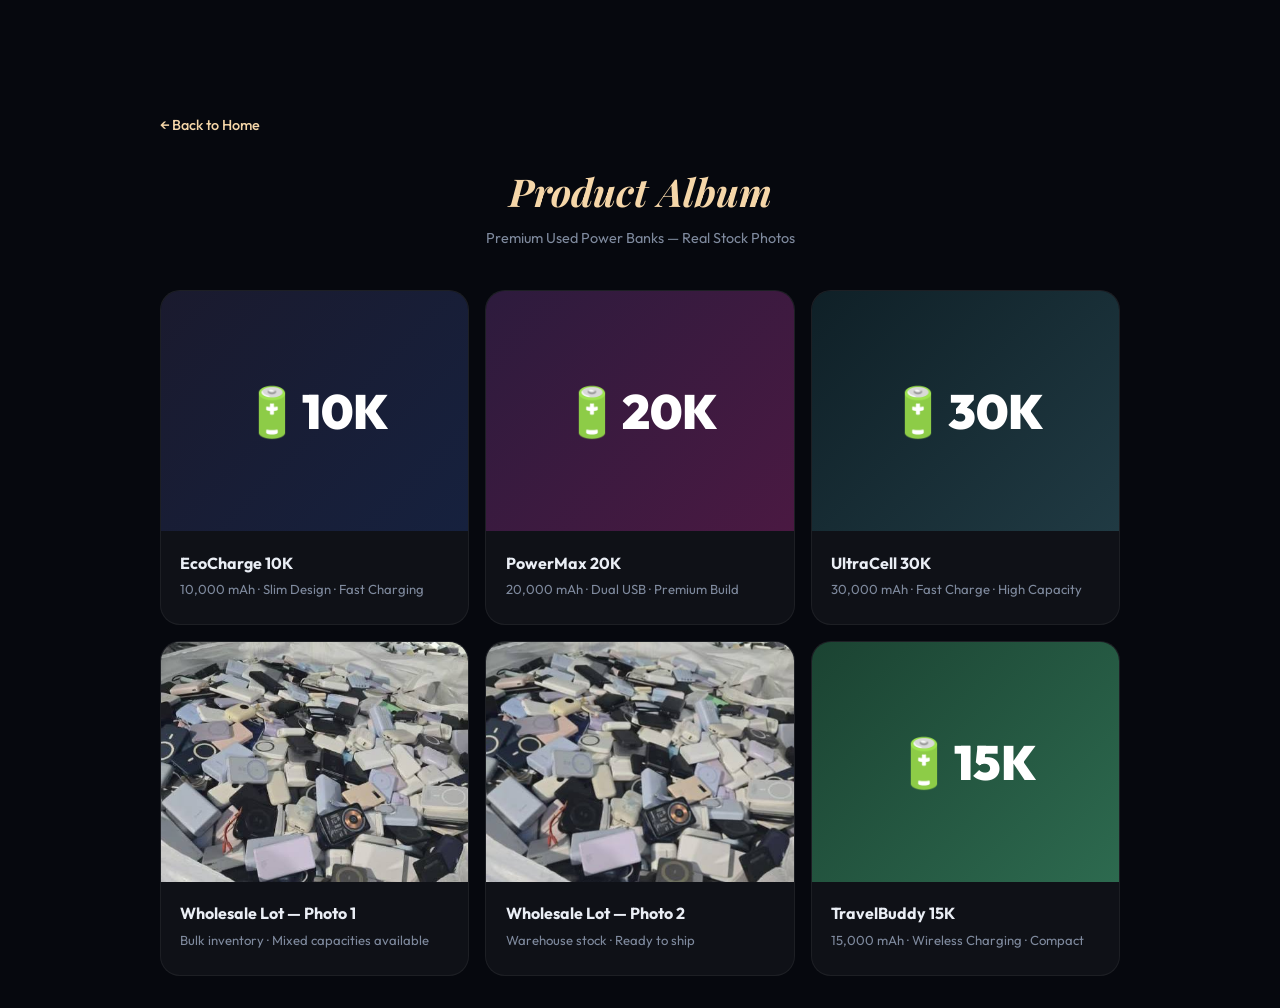
==== album.html @ 07426092 "Add View Details + View Album buttons on hero with linked pages" ====
<!DOCTYPE html>
<html lang="en">
<head>
  <meta charset="UTF-8" />
  <meta name="viewport" content="width=device-width, initial-scale=1.0" />
  <title>Album — Premium Used Power Banks</title>
  <link rel="preconnect" href="https://fonts.googleapis.com" />
  <link href="https://fonts.googleapis.com/css2?family=Outfit:wght@300..900&family=Playfair+Display:ital,wght@0,600..900;1,600..900&display=swap" rel="stylesheet" />
  <link rel="stylesheet" href="style.css" />
  <style>
    .page-album{min-height:100vh;padding:7rem 1.5rem 2rem;background:var(--bg)}
    .album-header{text-align:center;margin-bottom:2.5rem}
    .album-header h1{font-family:'Playfair Display',serif;font-size:clamp(1.6rem,4vw,2.4rem);font-weight:700;font-style:italic;color:var(--gold-light)}
    .album-header p{color:var(--text-muted);font-size:0.9rem;margin-top:0.3rem}
    .album-grid{display:grid;grid-template-columns:repeat(auto-fit,minmax(280px,1fr));gap:1rem;max-width:960px;margin:0 auto}
    .album-card{border-radius:20px;overflow:hidden;border:1px solid var(--border);background:var(--bg-card);transition:transform 0.35s,box-shadow 0.35s}
    .album-card:hover{transform:translateY(-4px);box-shadow:0 16px 48px rgba(0,0,0,0.4)}
    .album-card img{width:100%;height:240px;object-fit:cover;display:block}
    .album-card__body{padding:1.2rem 1.2rem 1.5rem}
    .album-card__body h3{font-size:1rem;font-weight:700;color:var(--text);margin-bottom:0.2rem}
    .album-card__body p{font-size:0.82rem;color:var(--text-muted)}
    .back-link{display:inline-flex;align-items:center;gap:0.4rem;color:var(--gold-light);text-decoration:none;font-size:0.9rem;font-weight:500;margin-bottom:1.5rem;transition:gap 0.3s}
    .back-link:hover{gap:0.7rem}
    @media(max-width:640px){.page-album{padding:5rem 0.75rem 1.5rem}}
    .album-card__img{width:100%;height:240px;display:flex;align-items:center;justify-content:center;font-size:3rem;font-weight:900;color:#fff}
  </style>
</head>
<body>
  <div class="page-album">
    <div style="max-width:960px;margin:0 auto">
      <a href="index.html" class="back-link">← Back to Home</a>
      <div class="album-header">
        <h1>Product Album</h1>
        <p>Premium Used Power Banks — Real Stock Photos</p>
      </div>
      <div class="album-grid">
        <div class="album-card">
          <div class="album-card__img" style="background:linear-gradient(135deg,#1a1a2e,#16213e)">🔋10K</div>
          <div class="album-card__body">
            <h3>EcoCharge 10K</h3>
            <p>10,000 mAh · Slim Design · Fast Charging</p>
          </div>
        </div>
        <div class="album-card">
          <div class="album-card__img" style="background:linear-gradient(135deg,#2d1b3d,#4a1942)">🔋20K</div>
          <div class="album-card__body">
            <h3>PowerMax 20K</h3>
            <p>20,000 mAh · Dual USB · Premium Build</p>
          </div>
        </div>
        <div class="album-card">
          <div class="album-card__img" style="background:linear-gradient(135deg,#0f2027,#203a43)">🔋30K</div>
          <div class="album-card__body">
            <h3>UltraCell 30K</h3>
            <p>30,000 mAh · Fast Charge · High Capacity</p>
          </div>
        </div>
        <div class="album-card">
          <img src="bg.jpg" alt="Power Bank Collection" />
          <div class="album-card__body">
            <h3>Wholesale Lot — Photo 1</h3>
            <p>Bulk inventory · Mixed capacities available</p>
          </div>
        </div>
        <div class="album-card">
          <img src="bg2.jpg" alt="Power Bank Collection 2" />
          <div class="album-card__body">
            <h3>Wholesale Lot — Photo 2</h3>
            <p>Warehouse stock · Ready to ship</p>
          </div>
        </div>
        <div class="album-card">
          <div class="album-card__img" style="background:linear-gradient(135deg,#1b4332,#2d6a4f)">🔋15K</div>
          <div class="album-card__body">
            <h3>TravelBuddy 15K</h3>
            <p>15,000 mAh · Wireless Charging · Compact</p>
          </div>
        </div>
      </div>
    </div>
  </div>
</body>
</html>
---- style.css ----
/* ═══════════════════════════════════════════
   PREMIUM USED POWER BANKS — 2-Step Site
   ═══════════════════════════════════════════ */

/* ─── Reset ─── */
*,*::before,*::after{margin:0;padding:0;box-sizing:border-box}

/* ─── Variables ─── */
:root{
  --gold:#f0c27f;
  --gold-light:#f5d6a8;
  --gold-dark:#d4a04a;
  --accent:#ffd700;
  --bg:#06080e;
  --bg-card:rgba(255,255,255,0.04);
  --text:#eaeef5;
  --text-muted:#7f8a9e;
  --border:rgba(255,255,255,0.06);
  --radius:20px;
  --radius-sm:12px;
  --blur:4px;
}

html{
  scroll-behavior:smooth;
  scroll-snap-type:y proximity;
}

body{
  font-family:'Outfit','Inter',system-ui,-apple-system,sans-serif;
  background:var(--bg);
  color:var(--text);
  overflow-x:hidden;
  line-height:1.6;
  -webkit-font-smoothing:antialiased;
}

/* ─── HEADER ─── */
.header{
  position:fixed;top:0;left:0;right:0;z-index:100;
  padding:0.75rem 1.5rem;
  background:rgba(6,8,14,0.75);
  backdrop-filter:blur(20px) saturate(1.5);
  -webkit-backdrop-filter:blur(20px) saturate(1.5);
  border-bottom:1px solid var(--border);
}
.header__inner{max-width:1280px;margin:0 auto;display:flex;align-items:center;justify-content:space-between}
.header__logo{display:flex;align-items:center;gap:0.5rem;text-decoration:none;color:var(--text);font-weight:700;font-size:1rem;letter-spacing:-0.01em}
.header__logo-icon{font-size:1.2rem}
.header__nav{display:flex;align-items:center;gap:1.5rem}
.header__link{text-decoration:none;color:var(--text-muted);font-size:0.875rem;font-weight:500;transition:color 0.25s}
.header__link:hover{color:var(--text)}
.header__cta{text-decoration:none;color:var(--gold-light);font-size:0.85rem;font-weight:600;padding:0.4rem 1.2rem;border:1px solid rgba(240,194,127,0.3);border-radius:100px;transition:all 0.3s}
.header__cta:hover{background:rgba(240,194,127,0.08);border-color:var(--gold-light)}
.header__burger{display:none;background:none;border:none;cursor:pointer;flex-direction:column;gap:4px;padding:4px}
.header__burger span{display:block;width:20px;height:2px;background:var(--text);border-radius:2px}

@media(max-width:640px){
  .header{padding:0.55rem 1rem}
  .header__logo{font-size:0.85rem}
  .header__logo-icon{font-size:1rem}
  .header__nav{display:none}
  .header__burger{display:flex}
}

/* ─── STEP 1: HERO ─── */
.hero{
  position:relative;width:100%;height:100vh;
  display:flex;align-items:center;justify-content:center;
  overflow:hidden;
  scroll-snap-align:start;
  padding-top:60px;
}
.hero__bg{
  position:absolute;inset:-80px;
  background:url('bg.jpg') center/cover no-repeat;
  filter:blur(var(--blur));transform:scale(1.15);z-index:0;
}
.hero__overlay{
  position:absolute;inset:0;z-index:1;
  background:linear-gradient(180deg,rgba(6,8,14,0.3) 0%,transparent 30%,transparent 60%,rgba(6,8,14,0.6) 100%),radial-gradient(ellipse at center,rgba(0,0,0,0.45) 0%,rgba(0,0,0,0.7) 100%);
}
.hero__content{
  position:relative;z-index:2;text-align:center;padding:2rem;max-width:800px;margin-top:-2rem;
}
.hero__content::before{
  content:'';position:absolute;inset:-40px;
  background:radial-gradient(ellipse at center,rgba(0,0,0,0.3) 0%,transparent 70%);
  z-index:-1;border-radius:50%;
}
.hero__title{
  font-family:'Playfair Display','Times New Roman',serif;
  font-size:clamp(2.2rem,7vw,5.5rem);
  font-weight:800;font-style:italic;
  line-height:1.05;letter-spacing:-0.02em;
  color:#fff;text-shadow:0 2px 40px rgba(0,0,0,0.5);
  margin-bottom:1.2rem;
}
.hero__sub{
  font-size:clamp(0.95rem,1.8vw,1.2rem);
  color:rgba(255,255,255,0.85);
  font-weight:400;line-height:1.7;
  max-width:500px;margin:0 auto;
  text-shadow:0 1px 20px rgba(0,0,0,0.4);
}
.hero__scroll{
  position:absolute;bottom:28px;left:50%;transform:translateX(-50%);z-index:5;
  color:rgba(255,255,255,0.35);
  animation:floatArrow 2.8s ease-in-out infinite;
  transition:color 0.3s,opacity 0.3s;
}
.hero__scroll:hover{color:var(--gold-light);opacity:1}
@keyframes floatArrow{
  0%,100%{transform:translateX(-50%) translateY(0);opacity:0.3}
  50%{transform:translateX(-50%) translateY(10px);opacity:0.8}
}

/* ─── Hero Buttons ─── */
.hero__buttons{
  display:flex;gap:1rem;justify-content:center;flex-wrap:wrap;
  margin-top:2rem;
}
.btn{
  display:inline-block;padding:0.85rem 2rem;border-radius:50px;
  font-family:'Outfit',sans-serif;font-size:0.95rem;font-weight:600;
  text-decoration:none;transition:all 0.3s cubic-bezier(0.23,1,0.32,1);
  cursor:pointer;
}
.btn--primary{
  background:linear-gradient(135deg,var(--gold),var(--gold-dark));
  color:#1a1206;box-shadow:0 4px 24px rgba(240,194,127,0.25);
}
.btn--primary:hover{transform:translateY(-2px);box-shadow:0 8px 40px rgba(240,194,127,0.35)}
.btn--secondary{
  background:rgba(255,255,255,0.06);
  backdrop-filter:blur(12px);
  border:1px solid rgba(255,255,255,0.15);
  color:#fff;
}
.btn--secondary:hover{background:rgba(255,255,255,0.12);transform:translateY(-2px)}
@media(max-width:640px){
  .hero__buttons{gap:0.7rem;margin-top:1.5rem}
  .btn{padding:0.7rem 1.4rem;font-size:0.85rem}
}

@media(max-width:640px){.hero{padding-top:52px}}

/* ─── STEP 2: WHOLESALE ─── */
.wholesale{
  position:relative;width:100%;height:100vh;
  display:flex;align-items:center;justify-content:center;
  overflow:hidden;
  scroll-snap-align:start;
  padding:80px 1.5rem;
}
.wholesale__bg{
  position:absolute;inset:-80px;
  background:url('bg2.jpg') center/cover no-repeat;
  filter:blur(var(--blur));transform:scale(1.15);z-index:0;
  pointer-events:none;
}
.wholesale__overlay{
  position:absolute;inset:0;z-index:1;
  background:linear-gradient(180deg,rgba(6,8,14,0.3) 0%,transparent 25%,transparent 60%,rgba(6,8,14,0.5) 100%),radial-gradient(ellipse at center,rgba(0,0,0,0.4) 0%,rgba(0,0,0,0.7) 100%);
}
.wholesale__content{position:relative;z-index:2;width:100%;max-width:560px}

/* ─── Glass Card ─── */
.card--glass{
  background:rgba(11,15,26,0.65);
  backdrop-filter:blur(24px) saturate(1.3);
  -webkit-backdrop-filter:blur(24px) saturate(1.3);
  border:1px solid var(--border);
  border-radius:24px;
  padding:2.5rem 2rem;
  box-shadow:0 32px 80px rgba(0,0,0,0.6);
}
.card__header{text-align:center;margin-bottom:1.5rem}
.card__icon{font-size:2.2rem;display:block;margin-bottom:0.4rem}
.card__title{font-family:'Playfair Display','Times New Roman',serif;font-size:clamp(1.3rem,3vw,1.8rem);font-weight:700;font-style:italic;color:var(--gold-light)}
.card__sub{font-size:0.85rem;color:var(--text-muted);margin-top:0.2rem;letter-spacing:0.04em}
.card__divider{height:1px;background:var(--border);margin:1rem 0}
.card__list{list-style:none;display:flex;flex-direction:column;gap:0.5rem}
.card__item{display:flex;justify-content:space-between;align-items:center;padding:0.65rem 1rem;background:rgba(255,255,255,0.025);border-radius:var(--radius-sm);border-left:3px solid rgba(240,194,127,0.2);font-size:0.9rem;transition:background 0.25s}
.card__item:hover{background:rgba(255,255,255,0.05)}
.card__tag{color:var(--text-muted);font-weight:500;font-size:0.8rem}
.card__value{color:var(--text);font-weight:600;text-align:right}

.card__item--highlight{border-left-color:var(--accent);background:rgba(255,215,0,0.04)}
.card__item--highlight .card__tag,.card__item--highlight .card__value{color:var(--accent);font-weight:700}
.card__item--warn{border-left-color:#ff6b6b;background:rgba(255,107,107,0.04)}
.card__item--warn .card__tag,.card__item--warn .card__value{color:#ff6b6b;font-weight:700}
.card__item--profit{border-left-color:#51cf66;background:rgba(81,207,102,0.04)}
.card__item--profit .card__tag,.card__item--profit .card__value{color:#51cf66;font-weight:700}
.card__item--contact{border-left-color:var(--gold-light)}
.card__item--contact .card__tag,.card__item--contact .card__value{color:var(--gold-light)}

.card__footnote{text-align:center;font-size:0.75rem;color:var(--text-muted);letter-spacing:0.04em}

@media(max-width:640px){
  .wholesale{height:auto;min-height:100vh;padding:68px 0.75rem 50px;overflow:hidden}
  .card--glass{padding:1.2rem 0.85rem;border-radius:16px}
  .card__header{margin-bottom:0.8rem}
  .card__divider{margin:0.6rem 0}
  .card__list{gap:0.35rem}
  .card__item{flex-direction:column;align-items:flex-start;gap:0.1rem;padding:0.45rem 0.65rem;font-size:0.78rem}
  .card__tag{font-size:0.65rem}
  .card__value{text-align:left;font-size:0.82rem;width:100%}
  .card__icon{font-size:1.4rem;margin-bottom:0.2rem}
  .card__sub{font-size:0.75rem}
  .card__footnote{font-size:0.65rem}
}

/* ─── FOOTER ─── */
.footer{
  padding:1.5rem 1.5rem;
  border-top:1px solid var(--border);
  background:var(--bg);
  position:relative;z-index:10;
}
.footer__inner{max-width:1200px;margin:0 auto;display:flex;justify-content:space-between;align-items:center;font-size:0.82rem;color:var(--text-muted)}
.footer__contact{color:var(--gold-light);font-weight:600}
@media(max-width:640px){.footer__inner{flex-direction:column;gap:0.5rem;text-align:center}}
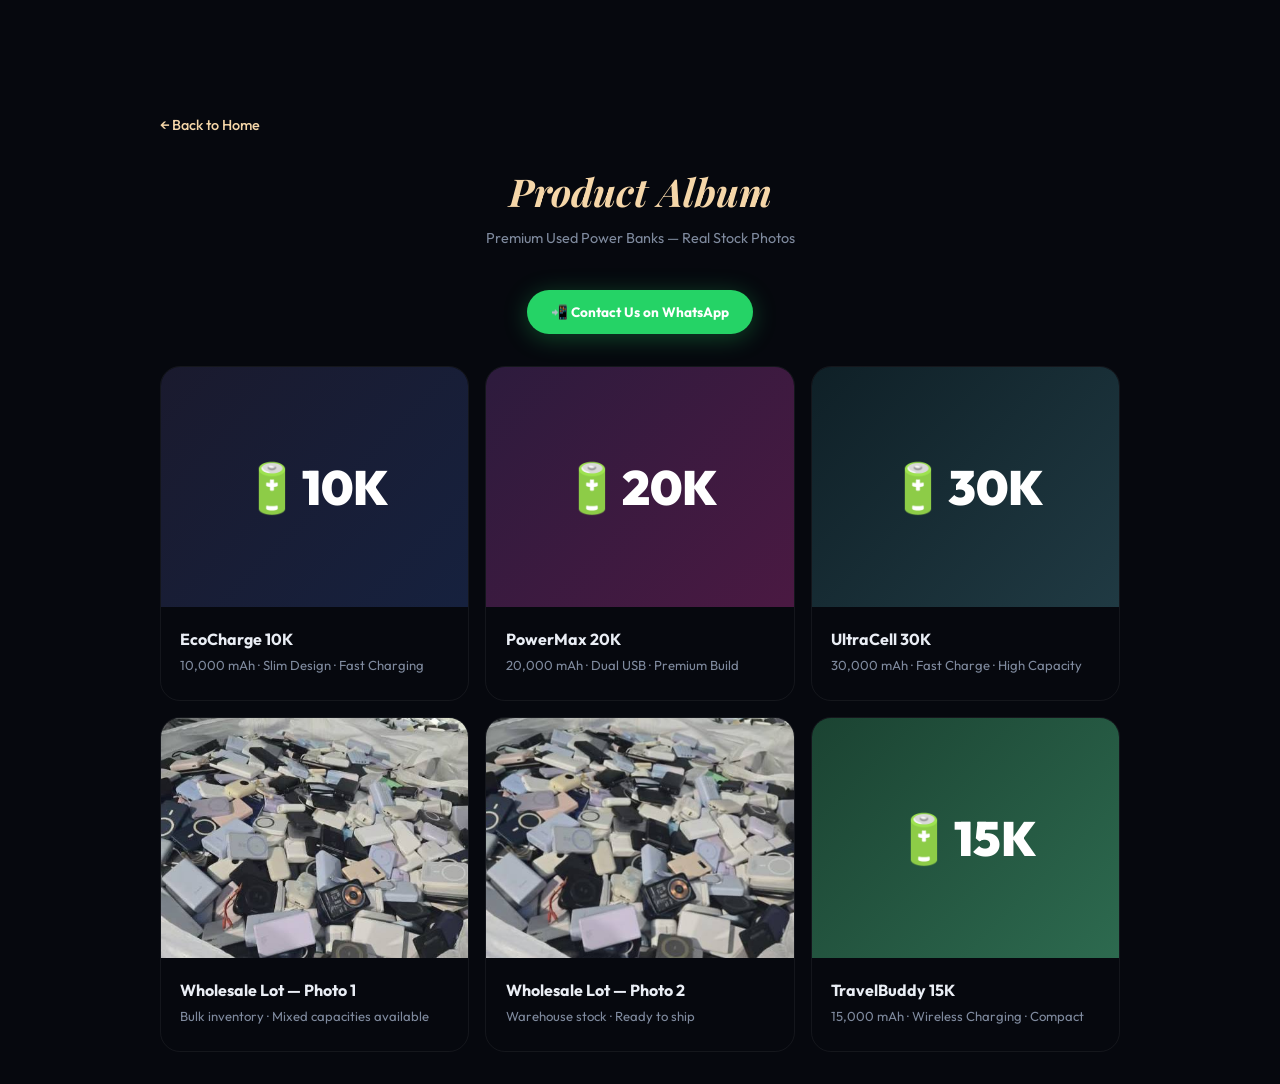
==== commit 420dcddb: "Add WhatsApp long button between View Details and View Album" ====
--- a/album.html
+++ b/album.html
@@ -32,6 +32,9 @@
       <div class="album-header">
         <h1>Product Album</h1>
         <p>Premium Used Power Banks — Real Stock Photos</p>
+      </div>
+      <div style="text-align:center;margin-bottom:2rem">
+        <a href="https://wa.me/8618026937104" target="_blank" class="btn btn--whatsapp" style="display:inline-flex;max-width:340px;padding:0.7rem 1.5rem;font-size:0.85rem">📲 Contact Us on WhatsApp</a>
       </div>
       <div class="album-grid">
         <div class="album-card">
--- a/style.css
+++ b/style.css
@@ -1,37 +1,26 @@
 /* ═══════════════════════════════════════════
-   PREMIUM USED POWER BANKS — 2-Step Site
+   PREMIUM USED POWER BANKS — Homepage
    ═══════════════════════════════════════════ */
 
-/* ─── Reset ─── */
 *,*::before,*::after{margin:0;padding:0;box-sizing:border-box}
 
-/* ─── Variables ─── */
 :root{
   --gold:#f0c27f;
   --gold-light:#f5d6a8;
   --gold-dark:#d4a04a;
   --accent:#ffd700;
   --bg:#06080e;
-  --bg-card:rgba(255,255,255,0.04);
   --text:#eaeef5;
   --text-muted:#7f8a9e;
   --border:rgba(255,255,255,0.06);
-  --radius:20px;
-  --radius-sm:12px;
   --blur:4px;
 }
 
-html{
-  scroll-behavior:smooth;
-  scroll-snap-type:y proximity;
-}
-
+html{scroll-behavior:smooth}
 body{
   font-family:'Outfit','Inter',system-ui,-apple-system,sans-serif;
-  background:var(--bg);
-  color:var(--text);
-  overflow-x:hidden;
-  line-height:1.6;
+  background:var(--bg);color:var(--text);
+  overflow-x:hidden;line-height:1.6;
   -webkit-font-smoothing:antialiased;
 }
 
@@ -45,16 +34,13 @@
   border-bottom:1px solid var(--border);
 }
 .header__inner{max-width:1280px;margin:0 auto;display:flex;align-items:center;justify-content:space-between}
-.header__logo{display:flex;align-items:center;gap:0.5rem;text-decoration:none;color:var(--text);font-weight:700;font-size:1rem;letter-spacing:-0.01em}
+.header__logo{display:flex;align-items:center;gap:0.5rem;text-decoration:none;color:var(--text);font-weight:700;font-size:1rem}
 .header__logo-icon{font-size:1.2rem}
 .header__nav{display:flex;align-items:center;gap:1.5rem}
-.header__link{text-decoration:none;color:var(--text-muted);font-size:0.875rem;font-weight:500;transition:color 0.25s}
-.header__link:hover{color:var(--text)}
 .header__cta{text-decoration:none;color:var(--gold-light);font-size:0.85rem;font-weight:600;padding:0.4rem 1.2rem;border:1px solid rgba(240,194,127,0.3);border-radius:100px;transition:all 0.3s}
 .header__cta:hover{background:rgba(240,194,127,0.08);border-color:var(--gold-light)}
 .header__burger{display:none;background:none;border:none;cursor:pointer;flex-direction:column;gap:4px;padding:4px}
 .header__burger span{display:block;width:20px;height:2px;background:var(--text);border-radius:2px}
-
 @media(max-width:640px){
   .header{padding:0.55rem 1rem}
   .header__logo{font-size:0.85rem}
@@ -63,13 +49,11 @@
   .header__burger{display:flex}
 }
 
-/* ─── STEP 1: HERO ─── */
+/* ─── HERO ─── */
 .hero{
   position:relative;width:100%;height:100vh;
   display:flex;align-items:center;justify-content:center;
-  overflow:hidden;
-  scroll-snap-align:start;
-  padding-top:60px;
+  overflow:hidden;padding-top:60px;
 }
 .hero__bg{
   position:absolute;inset:-80px;
@@ -103,28 +87,14 @@
   max-width:500px;margin:0 auto;
   text-shadow:0 1px 20px rgba(0,0,0,0.4);
 }
-.hero__scroll{
-  position:absolute;bottom:28px;left:50%;transform:translateX(-50%);z-index:5;
-  color:rgba(255,255,255,0.35);
-  animation:floatArrow 2.8s ease-in-out infinite;
-  transition:color 0.3s,opacity 0.3s;
-}
-.hero__scroll:hover{color:var(--gold-light);opacity:1}
-@keyframes floatArrow{
-  0%,100%{transform:translateX(-50%) translateY(0);opacity:0.3}
-  50%{transform:translateX(-50%) translateY(10px);opacity:0.8}
-}
+@media(max-width:640px){.hero{padding-top:52px}}
 
-/* ─── Hero Buttons ─── */
-.hero__buttons{
-  display:flex;gap:1rem;justify-content:center;flex-wrap:wrap;
-  margin-top:2rem;
-}
+/* ─── Buttons ─── */
+.hero__buttons{display:flex;gap:0.8rem;justify-content:center;flex-wrap:wrap;margin-top:2rem}
 .btn{
   display:inline-block;padding:0.85rem 2rem;border-radius:50px;
   font-family:'Outfit',sans-serif;font-size:0.95rem;font-weight:600;
   text-decoration:none;transition:all 0.3s cubic-bezier(0.23,1,0.32,1);
-  cursor:pointer;
 }
 .btn--primary{
   background:linear-gradient(135deg,var(--gold),var(--gold-dark));
@@ -133,91 +103,30 @@
 .btn--primary:hover{transform:translateY(-2px);box-shadow:0 8px 40px rgba(240,194,127,0.35)}
 .btn--secondary{
   background:rgba(255,255,255,0.06);
-  backdrop-filter:blur(12px);
-  border:1px solid rgba(255,255,255,0.15);
+  backdrop-filter:blur(12px);border:1px solid rgba(255,255,255,0.15);
   color:#fff;
 }
 .btn--secondary:hover{background:rgba(255,255,255,0.12);transform:translateY(-2px)}
+.btn--whatsapp{
+  background:#25D366;
+  color:#fff;font-weight:700;
+  flex:1 1 100%;max-width:400px;
+  box-shadow:0 4px 24px rgba(37,211,102,0.3);
+  display:flex;align-items:center;justify-content:center;gap:0.4rem;
+}
+.btn--whatsapp:hover{background:#20bd5a;transform:translateY(-2px);box-shadow:0 8px 40px rgba(37,211,102,0.4)}
 @media(max-width:640px){
-  .hero__buttons{gap:0.7rem;margin-top:1.5rem}
+  .hero__buttons{gap:0.6rem;margin-top:1.5rem}
   .btn{padding:0.7rem 1.4rem;font-size:0.85rem}
-}
-
-@media(max-width:640px){.hero{padding-top:52px}}
-
-/* ─── STEP 2: WHOLESALE ─── */
-.wholesale{
-  position:relative;width:100%;height:100vh;
-  display:flex;align-items:center;justify-content:center;
-  overflow:hidden;
-  scroll-snap-align:start;
-  padding:80px 1.5rem;
-}
-.wholesale__bg{
-  position:absolute;inset:-80px;
-  background:url('bg2.jpg') center/cover no-repeat;
-  filter:blur(var(--blur));transform:scale(1.15);z-index:0;
-  pointer-events:none;
-}
-.wholesale__overlay{
-  position:absolute;inset:0;z-index:1;
-  background:linear-gradient(180deg,rgba(6,8,14,0.3) 0%,transparent 25%,transparent 60%,rgba(6,8,14,0.5) 100%),radial-gradient(ellipse at center,rgba(0,0,0,0.4) 0%,rgba(0,0,0,0.7) 100%);
-}
-.wholesale__content{position:relative;z-index:2;width:100%;max-width:560px}
-
-/* ─── Glass Card ─── */
-.card--glass{
-  background:rgba(11,15,26,0.65);
-  backdrop-filter:blur(24px) saturate(1.3);
-  -webkit-backdrop-filter:blur(24px) saturate(1.3);
-  border:1px solid var(--border);
-  border-radius:24px;
-  padding:2.5rem 2rem;
-  box-shadow:0 32px 80px rgba(0,0,0,0.6);
-}
-.card__header{text-align:center;margin-bottom:1.5rem}
-.card__icon{font-size:2.2rem;display:block;margin-bottom:0.4rem}
-.card__title{font-family:'Playfair Display','Times New Roman',serif;font-size:clamp(1.3rem,3vw,1.8rem);font-weight:700;font-style:italic;color:var(--gold-light)}
-.card__sub{font-size:0.85rem;color:var(--text-muted);margin-top:0.2rem;letter-spacing:0.04em}
-.card__divider{height:1px;background:var(--border);margin:1rem 0}
-.card__list{list-style:none;display:flex;flex-direction:column;gap:0.5rem}
-.card__item{display:flex;justify-content:space-between;align-items:center;padding:0.65rem 1rem;background:rgba(255,255,255,0.025);border-radius:var(--radius-sm);border-left:3px solid rgba(240,194,127,0.2);font-size:0.9rem;transition:background 0.25s}
-.card__item:hover{background:rgba(255,255,255,0.05)}
-.card__tag{color:var(--text-muted);font-weight:500;font-size:0.8rem}
-.card__value{color:var(--text);font-weight:600;text-align:right}
-
-.card__item--highlight{border-left-color:var(--accent);background:rgba(255,215,0,0.04)}
-.card__item--highlight .card__tag,.card__item--highlight .card__value{color:var(--accent);font-weight:700}
-.card__item--warn{border-left-color:#ff6b6b;background:rgba(255,107,107,0.04)}
-.card__item--warn .card__tag,.card__item--warn .card__value{color:#ff6b6b;font-weight:700}
-.card__item--profit{border-left-color:#51cf66;background:rgba(81,207,102,0.04)}
-.card__item--profit .card__tag,.card__item--profit .card__value{color:#51cf66;font-weight:700}
-.card__item--contact{border-left-color:var(--gold-light)}
-.card__item--contact .card__tag,.card__item--contact .card__value{color:var(--gold-light)}
-
-.card__footnote{text-align:center;font-size:0.75rem;color:var(--text-muted);letter-spacing:0.04em}
-
-@media(max-width:640px){
-  .wholesale{height:auto;min-height:100vh;padding:68px 0.75rem 50px;overflow:hidden}
-  .card--glass{padding:1.2rem 0.85rem;border-radius:16px}
-  .card__header{margin-bottom:0.8rem}
-  .card__divider{margin:0.6rem 0}
-  .card__list{gap:0.35rem}
-  .card__item{flex-direction:column;align-items:flex-start;gap:0.1rem;padding:0.45rem 0.65rem;font-size:0.78rem}
-  .card__tag{font-size:0.65rem}
-  .card__value{text-align:left;font-size:0.82rem;width:100%}
-  .card__icon{font-size:1.4rem;margin-bottom:0.2rem}
-  .card__sub{font-size:0.75rem}
-  .card__footnote{font-size:0.65rem}
+  .btn--whatsapp{max-width:100%;padding:0.8rem 1rem;font-size:0.9rem}
 }
 
 /* ─── FOOTER ─── */
 .footer{
-  padding:1.5rem 1.5rem;
+  padding:1.2rem 1.5rem;
   border-top:1px solid var(--border);
-  background:var(--bg);
-  position:relative;z-index:10;
+  background:var(--bg);position:relative;z-index:10;
 }
 .footer__inner{max-width:1200px;margin:0 auto;display:flex;justify-content:space-between;align-items:center;font-size:0.82rem;color:var(--text-muted)}
 .footer__contact{color:var(--gold-light);font-weight:600}
-@media(max-width:640px){.footer__inner{flex-direction:column;gap:0.5rem;text-align:center}}
+@media(max-width:640px){.footer__inner{flex-direction:column;gap:0.4rem;text-align:center}}
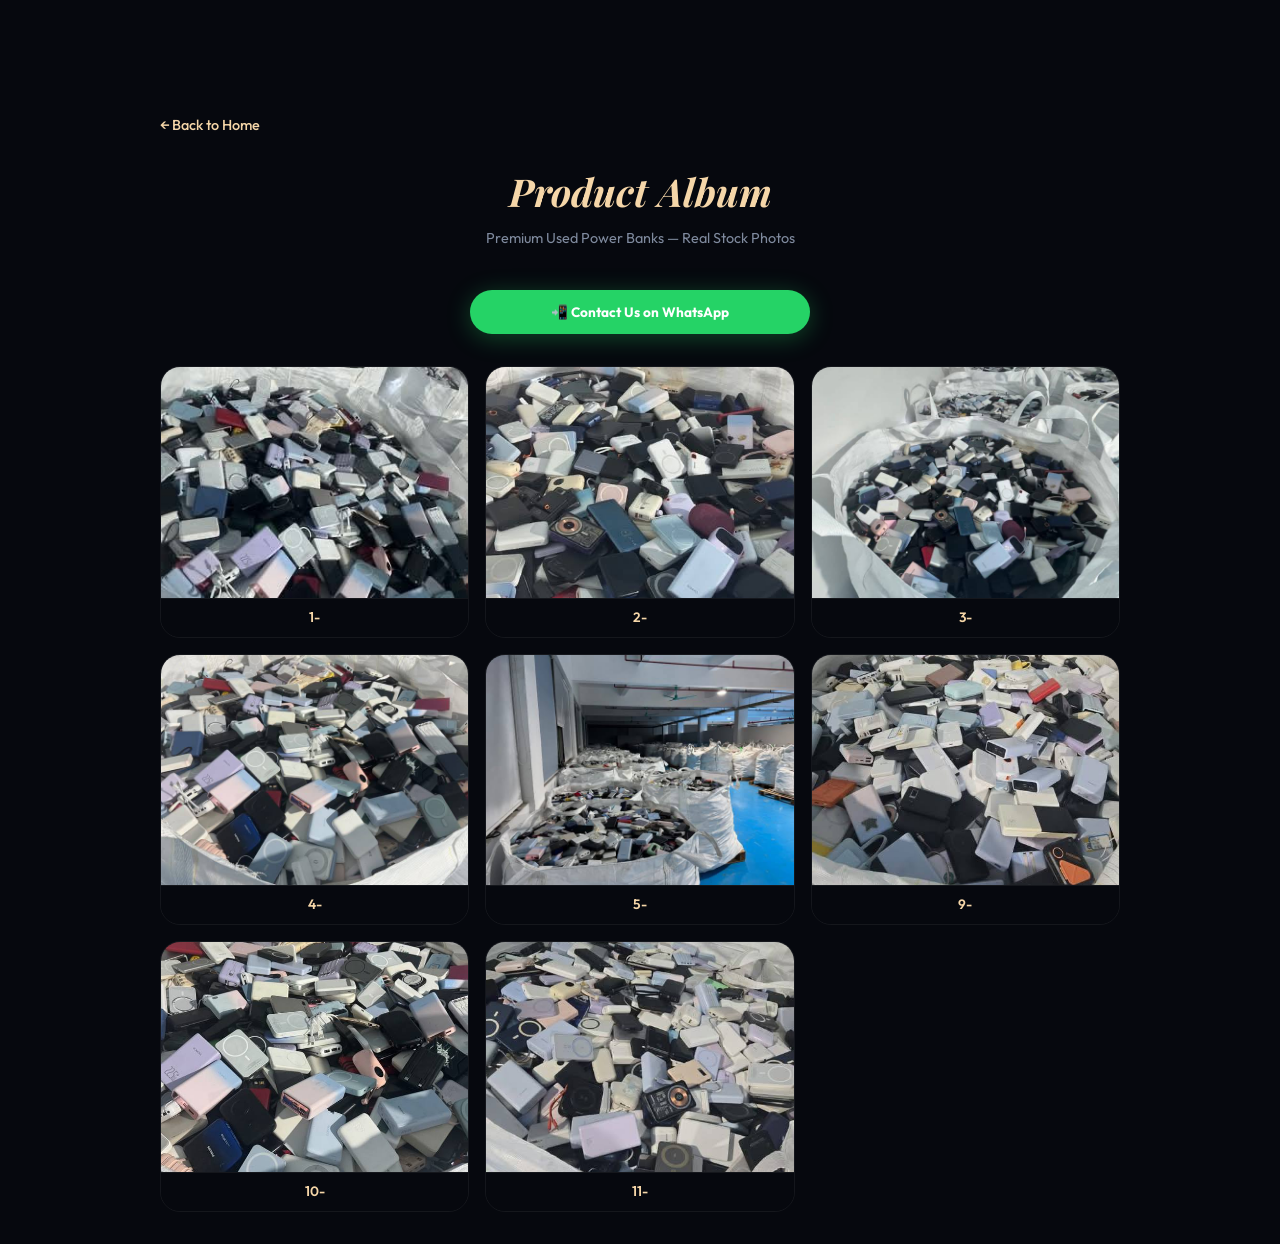
==== commit d9fe4ef2: "Full site: homepage, album, reviews, customer-reviews, Q&A, details - Homepage with hero, about sect" ====
--- a/album.html
+++ b/album.html
@@ -15,14 +15,11 @@
     .album-grid{display:grid;grid-template-columns:repeat(auto-fit,minmax(280px,1fr));gap:1rem;max-width:960px;margin:0 auto}
     .album-card{border-radius:20px;overflow:hidden;border:1px solid var(--border);background:var(--bg-card);transition:transform 0.35s,box-shadow 0.35s}
     .album-card:hover{transform:translateY(-4px);box-shadow:0 16px 48px rgba(0,0,0,0.4)}
-    .album-card img{width:100%;height:240px;object-fit:cover;display:block}
-    .album-card__body{padding:1.2rem 1.2rem 1.5rem}
-    .album-card__body h3{font-size:1rem;font-weight:700;color:var(--text);margin-bottom:0.2rem}
-    .album-card__body p{font-size:0.82rem;color:var(--text-muted)}
+    .album-card img{width:100%;display:block;aspect-ratio:4/3;object-fit:cover}
+    .album-card__label{display:block;padding:0.5rem 1rem;font-size:0.85rem;font-weight:600;color:var(--gold-light);background:var(--bg);text-align:center;border-top:1px solid var(--border)}
     .back-link{display:inline-flex;align-items:center;gap:0.4rem;color:var(--gold-light);text-decoration:none;font-size:0.9rem;font-weight:500;margin-bottom:1.5rem;transition:gap 0.3s}
     .back-link:hover{gap:0.7rem}
     @media(max-width:640px){.page-album{padding:5rem 0.75rem 1.5rem}}
-    .album-card__img{width:100%;height:240px;display:flex;align-items:center;justify-content:center;font-size:3rem;font-weight:900;color:#fff}
   </style>
 </head>
 <body>
@@ -38,46 +35,36 @@
       </div>
       <div class="album-grid">
         <div class="album-card">
-          <div class="album-card__img" style="background:linear-gradient(135deg,#1a1a2e,#16213e)">🔋10K</div>
-          <div class="album-card__body">
-            <h3>EcoCharge 10K</h3>
-            <p>10,000 mAh · Slim Design · Fast Charging</p>
-          </div>
+          <img src="album-photo-1.jpg" alt="" loading="lazy" />
+          <span class="album-card__label">1-</span>
         </div>
         <div class="album-card">
-          <div class="album-card__img" style="background:linear-gradient(135deg,#2d1b3d,#4a1942)">🔋20K</div>
-          <div class="album-card__body">
-            <h3>PowerMax 20K</h3>
-            <p>20,000 mAh · Dual USB · Premium Build</p>
-          </div>
+          <img src="album-photo-2.jpg" alt="" loading="lazy" />
+          <span class="album-card__label">2-</span>
         </div>
         <div class="album-card">
-          <div class="album-card__img" style="background:linear-gradient(135deg,#0f2027,#203a43)">🔋30K</div>
-          <div class="album-card__body">
-            <h3>UltraCell 30K</h3>
-            <p>30,000 mAh · Fast Charge · High Capacity</p>
-          </div>
+          <img src="album-photo-3.jpg" alt="" loading="lazy" />
+          <span class="album-card__label">3-</span>
         </div>
         <div class="album-card">
-          <img src="bg.jpg" alt="Power Bank Collection" />
-          <div class="album-card__body">
-            <h3>Wholesale Lot — Photo 1</h3>
-            <p>Bulk inventory · Mixed capacities available</p>
-          </div>
+          <img src="album-photo-4.jpg" alt="" loading="lazy" />
+          <span class="album-card__label">4-</span>
         </div>
         <div class="album-card">
-          <img src="bg2.jpg" alt="Power Bank Collection 2" />
-          <div class="album-card__body">
-            <h3>Wholesale Lot — Photo 2</h3>
-            <p>Warehouse stock · Ready to ship</p>
-          </div>
+          <img src="album-photo-5.jpg" alt="" loading="lazy" />
+          <span class="album-card__label">5-</span>
         </div>
         <div class="album-card">
-          <div class="album-card__img" style="background:linear-gradient(135deg,#1b4332,#2d6a4f)">🔋15K</div>
-          <div class="album-card__body">
-            <h3>TravelBuddy 15K</h3>
-            <p>15,000 mAh · Wireless Charging · Compact</p>
-          </div>
+          <img src="album-photo-9.jpg" alt="" loading="lazy" />
+          <span class="album-card__label">9-</span>
+        </div>
+        <div class="album-card">
+          <img src="album-photo-10.jpg" alt="" loading="lazy" />
+          <span class="album-card__label">10-</span>
+        </div>
+        <div class="album-card">
+          <img src="album-photo-11.jpg" alt="" loading="lazy" />
+          <span class="album-card__label">11-</span>
         </div>
       </div>
     </div>
--- a/style.css
+++ b/style.css
@@ -13,7 +13,6 @@
   --text:#eaeef5;
   --text-muted:#7f8a9e;
   --border:rgba(255,255,255,0.06);
-  --blur:4px;
 }
 
 html{scroll-behavior:smooth}
@@ -56,13 +55,13 @@
   overflow:hidden;padding-top:60px;
 }
 .hero__bg{
-  position:absolute;inset:-80px;
-  background:url('bg.jpg') center/cover no-repeat;
-  filter:blur(var(--blur));transform:scale(1.15);z-index:0;
+  position:absolute;inset:0;
+  background:url('bg-hero.jpg') center/cover no-repeat;
+  z-index:0;
 }
 .hero__overlay{
   position:absolute;inset:0;z-index:1;
-  background:linear-gradient(180deg,rgba(6,8,14,0.3) 0%,transparent 30%,transparent 60%,rgba(6,8,14,0.6) 100%),radial-gradient(ellipse at center,rgba(0,0,0,0.45) 0%,rgba(0,0,0,0.7) 100%);
+  background:linear-gradient(180deg,rgba(6,8,14,0.15) 0%,transparent 30%,transparent 60%,rgba(6,8,14,0.35) 100%),radial-gradient(ellipse at center,rgba(0,0,0,0.2) 0%,rgba(0,0,0,0.4) 100%);
 }
 .hero__content{
   position:relative;z-index:2;text-align:center;padding:2rem;max-width:800px;margin-top:-2rem;
@@ -73,28 +72,40 @@
   z-index:-1;border-radius:50%;
 }
 .hero__title{
+  font-family:'Outfit','Inter',sans-serif;
+  font-size:clamp(2.2rem,7vw,5rem);
+  font-weight:700;
+  line-height:1.1;letter-spacing:-0.03em;
+  color:#fff;text-shadow:0 2px 40px rgba(0,0,0,0.5);
+  margin-bottom:0.6rem;
+}
+.hero__sub{
   font-family:'Playfair Display','Times New Roman',serif;
-  font-size:clamp(2.2rem,7vw,5.5rem);
-  font-weight:800;font-style:italic;
-  line-height:1.05;letter-spacing:-0.02em;
-  color:#fff;text-shadow:0 2px 40px rgba(0,0,0,0.5);
-  margin-bottom:1.2rem;
-}
-.hero__sub{
-  font-size:clamp(0.95rem,1.8vw,1.2rem);
-  color:rgba(255,255,255,0.85);
+  font-size:clamp(1.6rem,4vw,3rem);
+  font-weight:700;font-style:italic;
+  line-height:1.15;
+  color:var(--gold-light);
+  text-shadow:0 1px 30px rgba(0,0,0,0.5);
+  margin-bottom:0.3rem;
+}
+.hero__tagline{
+  font-size:clamp(0.85rem,1.5vw,1.05rem);
+  color:rgba(255,255,255,0.8);
   font-weight:400;line-height:1.7;
-  max-width:500px;margin:0 auto;
+  max-width:520px;margin:0 auto 0.2rem;
   text-shadow:0 1px 20px rgba(0,0,0,0.4);
 }
 @media(max-width:640px){.hero{padding-top:52px}}
 
 /* ─── Buttons ─── */
-.hero__buttons{display:flex;gap:0.8rem;justify-content:center;flex-wrap:wrap;margin-top:2rem}
+.hero__buttons{display:flex;flex-direction:column;gap:0.6rem;align-items:center;margin-top:2rem}
 .btn{
-  display:inline-block;padding:0.85rem 2rem;border-radius:50px;
-  font-family:'Outfit',sans-serif;font-size:0.95rem;font-weight:600;
-  text-decoration:none;transition:all 0.3s cubic-bezier(0.23,1,0.32,1);
+  display:inline-flex;align-items:center;justify-content:center;
+  padding:0.75rem 1.5rem;border-radius:50px;
+  font-family:'Outfit',sans-serif;font-size:0.9rem;font-weight:600;
+  text-decoration:none;text-align:center;
+  transition:all 0.3s cubic-bezier(0.23,1,0.32,1);
+  width:100%;max-width:280px;
 }
 .btn--primary{
   background:linear-gradient(135deg,var(--gold),var(--gold-dark));
@@ -116,9 +127,66 @@
 }
 .btn--whatsapp:hover{background:#20bd5a;transform:translateY(-2px);box-shadow:0 8px 40px rgba(37,211,102,0.4)}
 @media(max-width:640px){
-  .hero__buttons{gap:0.6rem;margin-top:1.5rem}
-  .btn{padding:0.7rem 1.4rem;font-size:0.85rem}
+  .hero__buttons{gap:0.5rem;margin-top:1.2rem}
+  .btn{padding:0.65rem 1.2rem;font-size:0.82rem;max-width:240px}
   .btn--whatsapp{max-width:100%;padding:0.8rem 1rem;font-size:0.9rem}
+}
+
+/* ─── WHATSAPP BAR ─── */
+.whatsapp-bar{
+  padding:1.5rem 1.5rem 2rem;
+  display:flex;justify-content:center;align-items:center;
+  background:var(--bg);position:relative;z-index:10;
+}
+.btn--whatsapp-bottom{
+  padding:1rem 2.5rem;font-size:1.1rem;
+  flex:0 1 auto;max-width:420px;width:100%;
+  display:flex;align-items:center;justify-content:center;gap:0.5rem;
+}
+@media(max-width:640px){
+  .whatsapp-bar{padding:1rem 1rem 1.5rem}
+  .btn--whatsapp-bottom{padding:0.85rem 1.5rem;font-size:1rem}
+}
+
+/* ─── ABOUT ─── */
+.about{
+  padding:4rem 1.5rem;
+  background:var(--bg);
+  border-top:1px solid var(--border);
+  position:relative;z-index:10;
+}
+.about__inner{max-width:800px;margin:0 auto;text-align:center}
+.about__title{
+  font-family:'Playfair Display',serif;
+  font-size:clamp(1.6rem,3.5vw,2.4rem);
+  font-weight:700;font-style:italic;
+  color:var(--gold-light);
+  margin-bottom:1.5rem;
+}
+.about__content p{
+  font-size:0.95rem;line-height:1.8;
+  color:var(--text-muted);
+  margin-bottom:1rem;
+}
+.about__stats{
+  display:flex;gap:2rem;justify-content:center;
+  flex-wrap:wrap;margin-top:2rem;
+}
+.about__stat{
+  text-align:center;
+}
+.about__stat-num{
+  display:block;
+  font-family:'Playfair Display',serif;
+  font-size:1.8rem;font-weight:700;font-style:italic;
+  color:var(--gold);
+  margin-bottom:0.15rem;
+}
+.about__stat-label{
+  font-size:0.8rem;
+  color:var(--text-muted);
+  text-transform:uppercase;
+  letter-spacing:0.04em;
 }
 
 /* ─── FOOTER ─── */
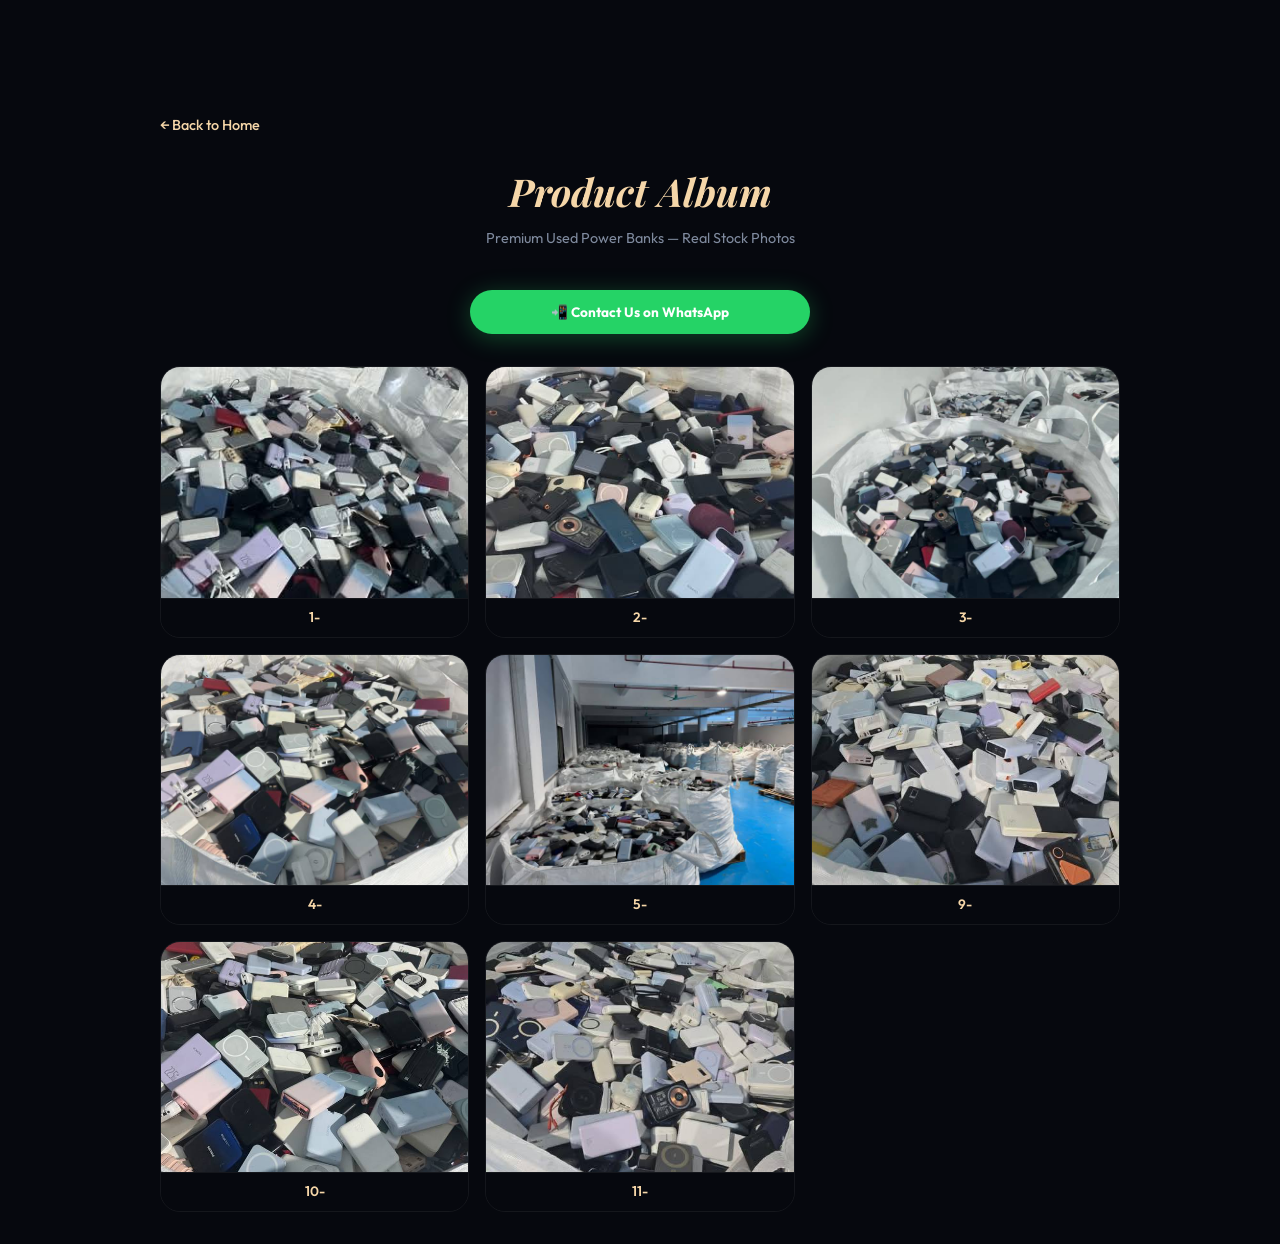
==== commit 1e421b9c: "Back links: index.html -> / (clean URL)" ====
--- a/album.html
+++ b/album.html
@@ -25,7 +25,7 @@
 <body>
   <div class="page-album">
     <div style="max-width:960px;margin:0 auto">
-      <a href="index.html" class="back-link">← Back to Home</a>
+      <a href="/" class="back-link">← Back to Home</a>
       <div class="album-header">
         <h1>Product Album</h1>
         <p>Premium Used Power Banks — Real Stock Photos</p>
--- a/style.css
+++ b/style.css
@@ -33,8 +33,8 @@
   border-bottom:1px solid var(--border);
 }
 .header__inner{max-width:1280px;margin:0 auto;display:flex;align-items:center;justify-content:space-between}
-.header__logo{display:flex;align-items:center;gap:0.5rem;text-decoration:none;color:var(--text);font-weight:700;font-size:1rem}
-.header__logo-icon{font-size:1.2rem}
+.header__logo{display:flex;align-items:center;gap:0.5rem;text-decoration:none;color:var(--text);font-weight:700;font-size:0.85rem;line-height:1.2}
+.header__logo-icon{font-size:1.2rem;flex-shrink:0}
 .header__nav{display:flex;align-items:center;gap:1.5rem}
 .header__cta{text-decoration:none;color:var(--gold-light);font-size:0.85rem;font-weight:600;padding:0.4rem 1.2rem;border:1px solid rgba(240,194,127,0.3);border-radius:100px;transition:all 0.3s}
 .header__cta:hover{background:rgba(240,194,127,0.08);border-color:var(--gold-light)}
@@ -42,7 +42,7 @@
 .header__burger span{display:block;width:20px;height:2px;background:var(--text);border-radius:2px}
 @media(max-width:640px){
   .header{padding:0.55rem 1rem}
-  .header__logo{font-size:0.85rem}
+  .header__logo{font-size:0.7rem;line-height:1.15}
   .header__logo-icon{font-size:1rem}
   .header__nav{display:none}
   .header__burger{display:flex}
@@ -52,61 +52,110 @@
 .hero{
   position:relative;width:100%;height:100vh;
   display:flex;align-items:center;justify-content:center;
-  overflow:hidden;padding-top:60px;
+  overflow:hidden;
 }
 .hero__bg{
   position:absolute;inset:0;
   background:url('bg-hero.jpg') center/cover no-repeat;
   z-index:0;
+  filter:none;
+  -webkit-filter:none;
+  transform:scale(1.05);
+  will-change:transform;
 }
 .hero__overlay{
   position:absolute;inset:0;z-index:1;
-  background:linear-gradient(180deg,rgba(6,8,14,0.15) 0%,transparent 30%,transparent 60%,rgba(6,8,14,0.35) 100%),radial-gradient(ellipse at center,rgba(0,0,0,0.2) 0%,rgba(0,0,0,0.4) 100%);
+  background:linear-gradient(135deg,
+    rgba(0,0,0,0.15) 0%,
+    transparent 50%,
+    rgba(0,0,0,0.15) 100%
+  );
 }
 .hero__content{
-  position:relative;z-index:2;text-align:center;padding:2rem;max-width:800px;margin-top:-2rem;
-}
-.hero__content::before{
-  content:'';position:absolute;inset:-40px;
-  background:radial-gradient(ellipse at center,rgba(0,0,0,0.3) 0%,transparent 70%);
-  z-index:-1;border-radius:50%;
+  position:relative;z-index:2;text-align:center;padding:2rem;max-width:800px;
 }
 .hero__title{
   font-family:'Outfit','Inter',sans-serif;
-  font-size:clamp(2.2rem,7vw,5rem);
-  font-weight:700;
+  font-size:clamp(2rem,6vw,4.5rem);
+  font-weight:900;
   line-height:1.1;letter-spacing:-0.03em;
-  color:#fff;text-shadow:0 2px 40px rgba(0,0,0,0.5);
-  margin-bottom:0.6rem;
+  color:#d4a04a;
+  -webkit-text-stroke:3px #fceabb;
+  paint-order:stroke fill;
+  text-shadow:
+    0 2px 4px rgba(0,0,0,0.95),
+    0 4px 12px rgba(0,0,0,0.8),
+    0 8px 30px rgba(0,0,0,0.6);
+  margin-bottom:0.4rem;
+  opacity:0;transform:translateY(40px);
+  animation:fadeUp 1s cubic-bezier(0.23,1,0.32,1) 0.2s forwards;
 }
 .hero__sub{
-  font-family:'Playfair Display','Times New Roman',serif;
-  font-size:clamp(1.6rem,4vw,3rem);
-  font-weight:700;font-style:italic;
-  line-height:1.15;
-  color:var(--gold-light);
-  text-shadow:0 1px 30px rgba(0,0,0,0.5);
-  margin-bottom:0.3rem;
+  font-family:'Anton','Impact',sans-serif;
+  font-size:clamp(4rem,12vw,6rem);
+  font-weight:400;
+  line-height:1.1;
+  color:#fff5d6;
+  letter-spacing:0.02em;
+  text-transform:uppercase;
+  text-shadow:
+    0 0 15px rgba(0,0,0,0.9),
+    0 0 40px rgba(0,0,0,0.5),
+    0 2px 20px #000;
+  margin:0.8rem 0;
+  opacity:0;transform:translateY(30px);
+  animation:fadeUp 1s cubic-bezier(0.23,1,0.32,1) 0.4s forwards;
+}
+/* Big on phones, smaller on PC */
+@media(min-width:768px){
+  .hero__sub{font-size:clamp(2.5rem,5vw,4rem);margin:0.6rem 0}
+  .hero__title{font-size:clamp(1.6rem,3.5vw,2.8rem);-webkit-text-stroke:2px #fceabb}
+  .hero__tagline{font-size:clamp(0.7rem,1vw,0.85rem);max-width:400px;padding:0.3rem 0.6rem}
+  .hero__buttons{gap:0.35rem;margin-top:0.8rem}
+  .btn{padding:0.5rem 1rem;font-size:0.75rem;max-width:200px}
 }
 .hero__tagline{
-  font-size:clamp(0.85rem,1.5vw,1.05rem);
-  color:rgba(255,255,255,0.8);
-  font-weight:400;line-height:1.7;
-  max-width:520px;margin:0 auto 0.2rem;
-  text-shadow:0 1px 20px rgba(0,0,0,0.4);
+  font-size:clamp(0.85rem,1.4vw,1rem);
+  color:#fff;
+  font-weight:800;line-height:1.5;
+  max-width:500px;margin:0 auto;
+  padding:0.4rem 0.8rem;
+  background:rgba(0,0,0,0.25);
+  backdrop-filter:blur(4px);
+  -webkit-backdrop-filter:blur(4px);
+  border-radius:12px;
+  display:inline-block;
+  -webkit-text-stroke:0.8px rgba(0,0,0,0.4);
+  text-shadow:
+    0 0 15px rgba(0,0,0,0.95),
+    0 2px 10px #000,
+    0 4px 20px rgba(0,0,0,0.5);
+  opacity:0;transform:translateY(20px);
+  animation:fadeUp 1s cubic-bezier(0.23,1,0.32,1) 0.6s forwards;
+}
+@keyframes fadeUp{
+  to{opacity:1;transform:translateY(0)}
 }
 @media(max-width:640px){.hero{padding-top:52px}}
 
 /* ─── Buttons ─── */
-.hero__buttons{display:flex;flex-direction:column;gap:0.6rem;align-items:center;margin-top:2rem}
+.hero__buttons{display:flex;flex-direction:column;gap:0.5rem;align-items:center;margin-top:1.2rem}
 .btn{
   display:inline-flex;align-items:center;justify-content:center;
-  padding:0.75rem 1.5rem;border-radius:50px;
-  font-family:'Outfit',sans-serif;font-size:0.9rem;font-weight:600;
+  padding:0.6rem 1.2rem;border-radius:50px;
+  font-family:'Outfit',sans-serif;font-size:0.82rem;font-weight:600;
   text-decoration:none;text-align:center;
   transition:all 0.3s cubic-bezier(0.23,1,0.32,1);
-  width:100%;max-width:280px;
-}
+  width:100%;max-width:240px;
+  opacity:0;transform:translateY(30px);
+  animation:fadeUp 0.8s cubic-bezier(0.23,1,0.32,1) var(--btn-delay,0.8s) forwards;
+}
+.hero__buttons .btn:nth-child(1){--btn-delay:0.8s}
+.hero__buttons .btn:nth-child(2){--btn-delay:0.95s}
+.hero__buttons .btn:nth-child(3){--btn-delay:1.1s}
+.hero__buttons .btn:nth-child(4){--btn-delay:1.25s}
+.hero__buttons .btn:nth-child(5){--btn-delay:1.4s}
+
 .btn--primary{
   background:linear-gradient(135deg,var(--gold),var(--gold-dark));
   color:#1a1206;box-shadow:0 4px 24px rgba(240,194,127,0.25);
@@ -131,6 +180,15 @@
   .btn{padding:0.65rem 1.2rem;font-size:0.82rem;max-width:240px}
   .btn--whatsapp{max-width:100%;padding:0.8rem 1rem;font-size:0.9rem}
 }
+/* Short viewport fix - ensure hero content fits in center */
+@media(max-height:700px){
+  .hero__title{font-size:clamp(1.6rem,5vw,2.8rem);margin-bottom:0.2rem}
+  .hero__sub{font-size:clamp(1.3rem,3.5vw,2.2rem)}
+  .hero__tagline{font-size:clamp(0.65rem,1vw,0.8rem);max-width:360px}
+  .hero__buttons{gap:0.35rem;margin-top:0.6rem}
+  .btn{padding:0.4rem 0.8rem;font-size:0.72rem;max-width:180px}
+  .hero__content{padding:0.8rem}
+}
 
 /* ─── WHATSAPP BAR ─── */
 .whatsapp-bar{
@@ -148,7 +206,7 @@
   .btn--whatsapp-bottom{padding:0.85rem 1.5rem;font-size:1rem}
 }
 
-/* ─── ABOUT ─── */
+/* ─── ABOUT (scroll-reveal sections) ─── */
 .about{
   padding:4rem 1.5rem;
   background:var(--bg);
@@ -189,6 +247,20 @@
   letter-spacing:0.04em;
 }
 
+/* ─── Scroll animation classes ─── */
+.reveal{
+  opacity:0;transform:translateY(50px);
+  transition:opacity 0.8s cubic-bezier(0.23,1,0.32,1),
+              transform 0.8s cubic-bezier(0.23,1,0.32,1);
+}
+.reveal.revealed{
+  opacity:1;transform:translateY(0);
+}
+.reveal-delay-1{transition-delay:0.1s}
+.reveal-delay-2{transition-delay:0.2s}
+.reveal-delay-3{transition-delay:0.3s}
+.reveal-delay-4{transition-delay:0.4s}
+
 /* ─── FOOTER ─── */
 .footer{
   padding:1.2rem 1.5rem;
